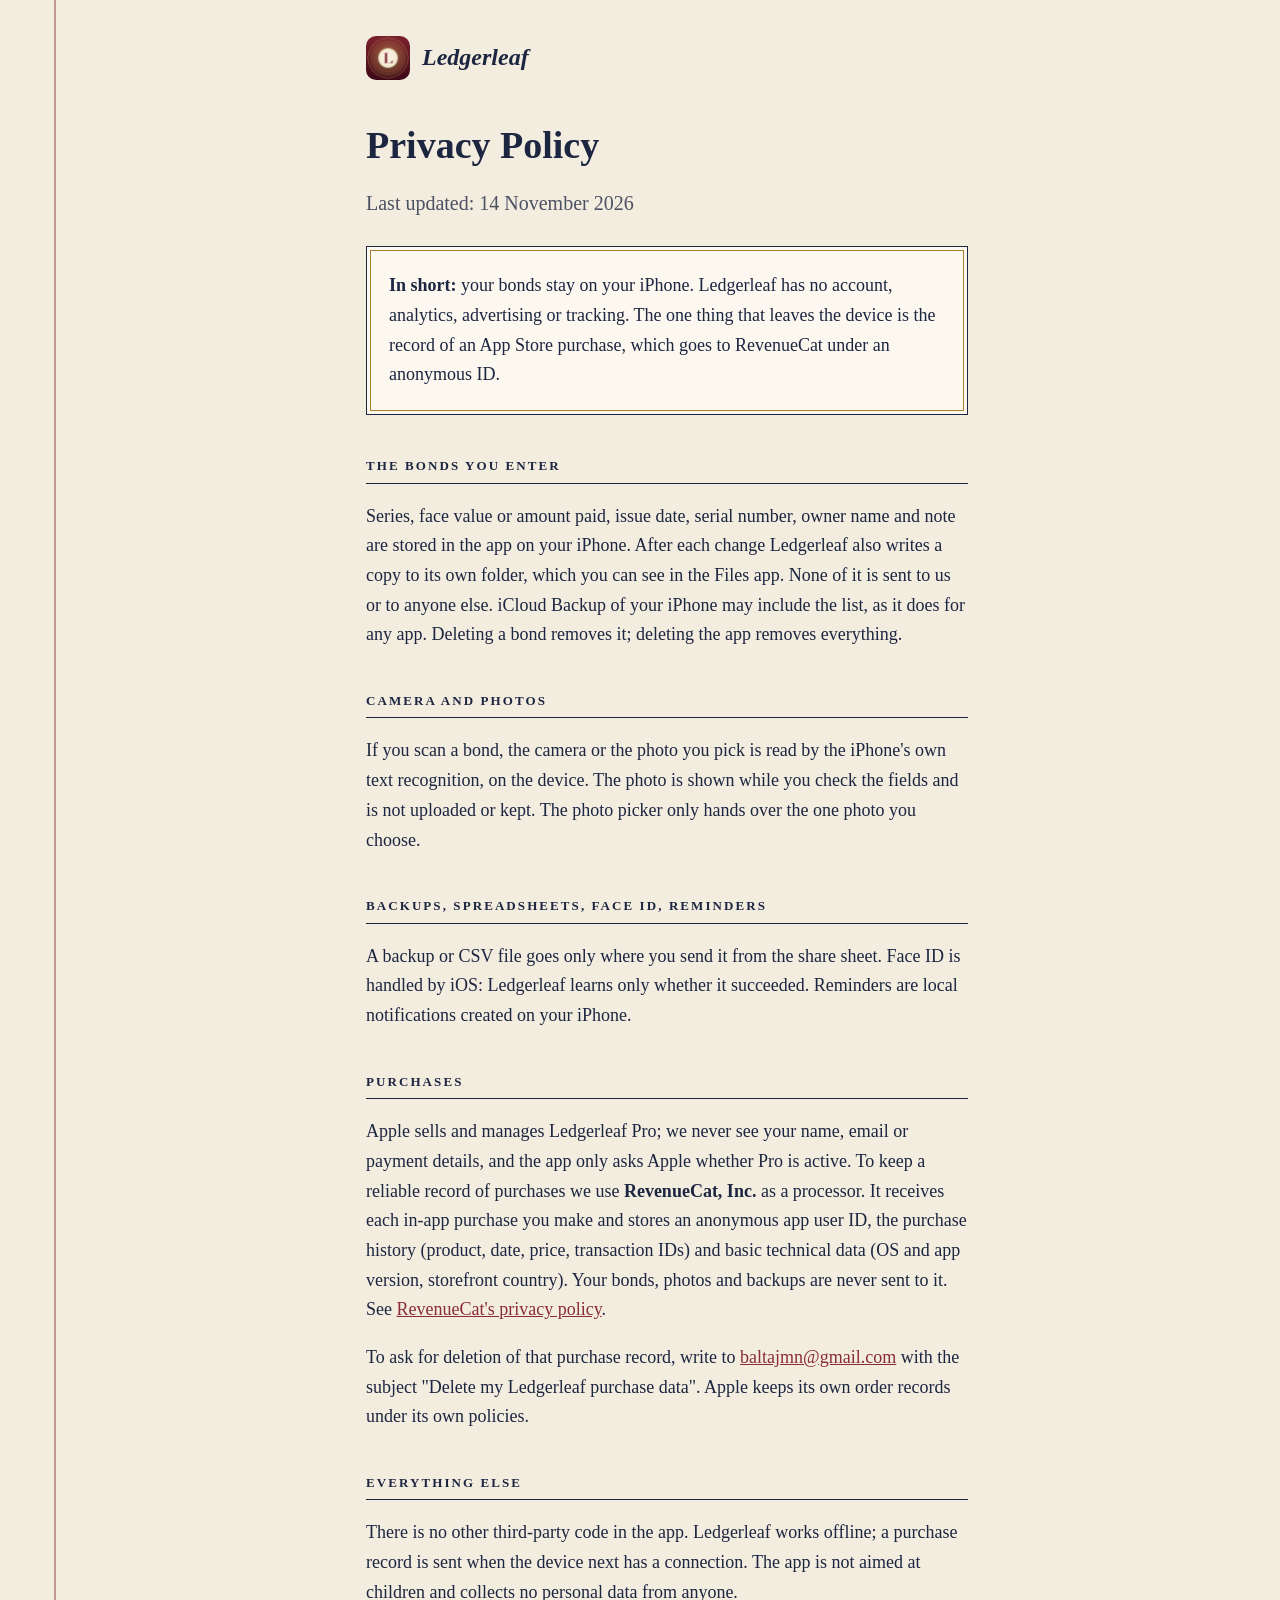
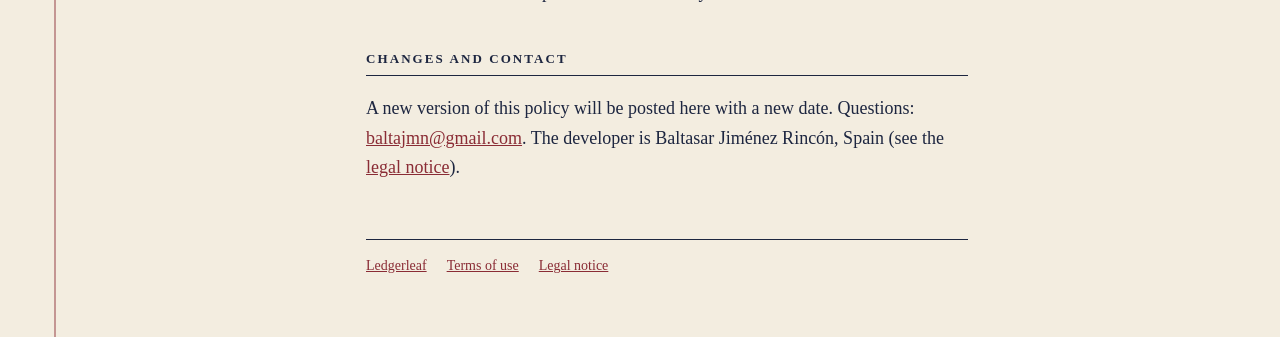
==== privacy/index.html @ 5b673036 "Web y privacidad de ledgerleaf" ====
<!doctype html>
<html lang="en">
<head>
<meta charset="utf-8">
<meta name="viewport" content="width=device-width, initial-scale=1">
<title>Ledgerleaf Privacy Policy</title>
<meta name="description" content="Ledgerleaf keeps your bonds on your iPhone. No account, analytics, ads or tracking. Purchases are recorded by RevenueCat under an anonymous ID.">
<link rel="canonical" href="https://ledgerleaf.baltajmn.dev/privacy/">
<link rel="icon" href="/bw/icon-64.png" type="image/png">
<link rel="stylesheet" href="/bw/site.css">
</head>
<body>
<main>
<a class="brand" href="/"><img src="/bw/icon-180.png" alt="">Ledgerleaf</a>
<h1>Privacy Policy</h1>
<p class="lede">Last updated: 14 November 2026</p>

<div class="box"><p><strong>In short:</strong> your bonds stay on your iPhone. Ledgerleaf has no account, analytics, advertising or tracking. The one thing that leaves the device is the record of an App Store purchase, which goes to RevenueCat under an anonymous ID.</p></div>

<h2>The bonds you enter</h2>
<p>Series, face value or amount paid, issue date, serial number, owner name and note are stored in the app on your iPhone. After each change Ledgerleaf also writes a copy to its own folder, which you can see in the Files app. None of it is sent to us or to anyone else. iCloud Backup of your iPhone may include the list, as it does for any app. Deleting a bond removes it; deleting the app removes everything.</p>

<h2>Camera and photos</h2>
<p>If you scan a bond, the camera or the photo you pick is read by the iPhone's own text recognition, on the device. The photo is shown while you check the fields and is not uploaded or kept. The photo picker only hands over the one photo you choose.</p>

<h2>Backups, spreadsheets, Face ID, reminders</h2>
<p>A backup or CSV file goes only where you send it from the share sheet. Face ID is handled by iOS: Ledgerleaf learns only whether it succeeded. Reminders are local notifications created on your iPhone.</p>

<h2>Purchases</h2>
<p>Apple sells and manages Ledgerleaf Pro; we never see your name, email or payment details, and the app only asks Apple whether Pro is active. To keep a reliable record of purchases we use <strong>RevenueCat, Inc.</strong> as a processor. It receives each in-app purchase you make and stores an anonymous app user ID, the purchase history (product, date, price, transaction IDs) and basic technical data (OS and app version, storefront country). Your bonds, photos and backups are never sent to it. See <a href="https://www.revenuecat.com/privacy" rel="noopener">RevenueCat's privacy policy</a>.</p>
<p>To ask for deletion of that purchase record, write to <a href="mailto:baltajmn@gmail.com?subject=Delete%20my%20Ledgerleaf%20purchase%20data">baltajmn@gmail.com</a> with the subject "Delete my Ledgerleaf purchase data". Apple keeps its own order records under its own policies.</p>

<h2>Everything else</h2>
<p>There is no other third-party code in the app. Ledgerleaf works offline; a purchase record is sent when the device next has a connection. The app is not aimed at children and collects no personal data from anyone.</p>

<h2>Changes and contact</h2>
<p>A new version of this policy will be posted here with a new date. Questions: <a href="mailto:baltajmn@gmail.com?subject=Ledgerleaf%20privacy">baltajmn@gmail.com</a>. The developer is Baltasar Jiménez Rincón, Spain (see the <a href="/legal.html">legal notice</a>).</p>

<footer><a href="/">Ledgerleaf</a><a href="https://www.apple.com/legal/internet-services/itunes/dev/stdeula/">Terms of use</a><a href="/legal.html">Legal notice</a></footer>
</main>
</body>
</html>
---- bw/site.css ----
:root { --ink:#1d2640; --seal:#8a2c35; --brass:#a98230; --paper:#f3ede0; --card:#fcf8f0; }
* { box-sizing: border-box; }
body { margin: 0; background: var(--paper); color: var(--ink); font: 18px/1.65 Georgia, "Times New Roman", serif;
  background-image: linear-gradient(90deg, transparent 54px, rgba(138,44,53,.45) 54px, rgba(138,44,53,.45) 56px, transparent 56px); }
main { max-width: 700px; margin: 0 auto; padding: 36px 22px 60px 76px; }
.brand { display: inline-flex; align-items: center; gap: 12px; color: var(--ink); text-decoration: none; font-style: italic; font-weight: 700; font-size: 24px; }
.brand img { width: 44px; height: 44px; border-radius: 10px; }
h1 { font-size: 38px; line-height: 1.15; margin: 34px 0 10px; }
h2 { font-size: 13px; letter-spacing: .16em; text-transform: uppercase; margin: 40px 0 8px; padding-bottom: 6px; border-bottom: 1px solid var(--ink); }
.lede { font-size: 20px; color: rgba(29,38,64,.78); }
.box { background: var(--card); border: 1px solid var(--ink); outline: 1px solid var(--brass); outline-offset: -5px; padding: 6px 22px; margin: 26px 0; }
a { color: var(--seal); }
table { border-collapse: collapse; width: 100%; background: var(--card); }
th, td { text-align: left; padding: 8px 12px; border-bottom: 1px solid rgba(29,38,64,.2); vertical-align: top; font-size: 16px; }
th { width: 28%; }
footer { margin-top: 56px; padding-top: 14px; border-top: 1px solid var(--ink); font-size: 14px; }
footer a { margin-right: 20px; }
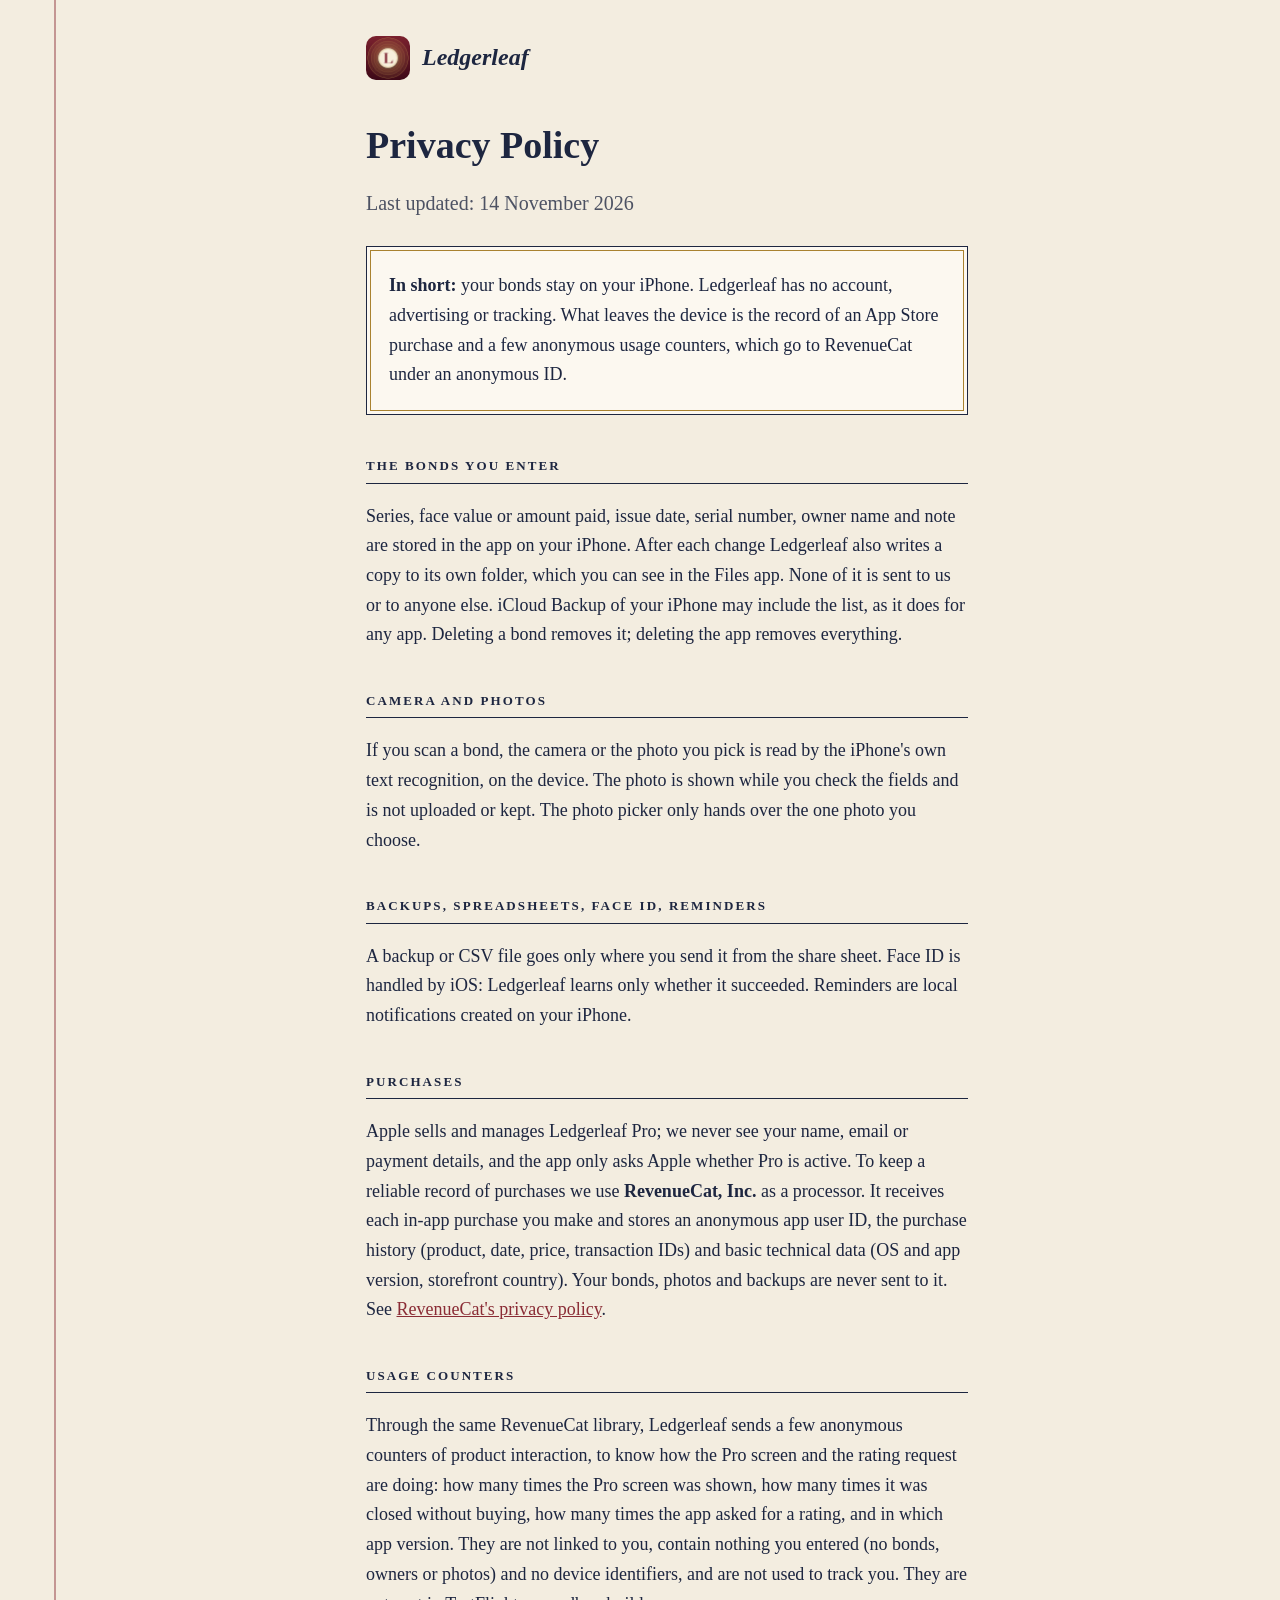
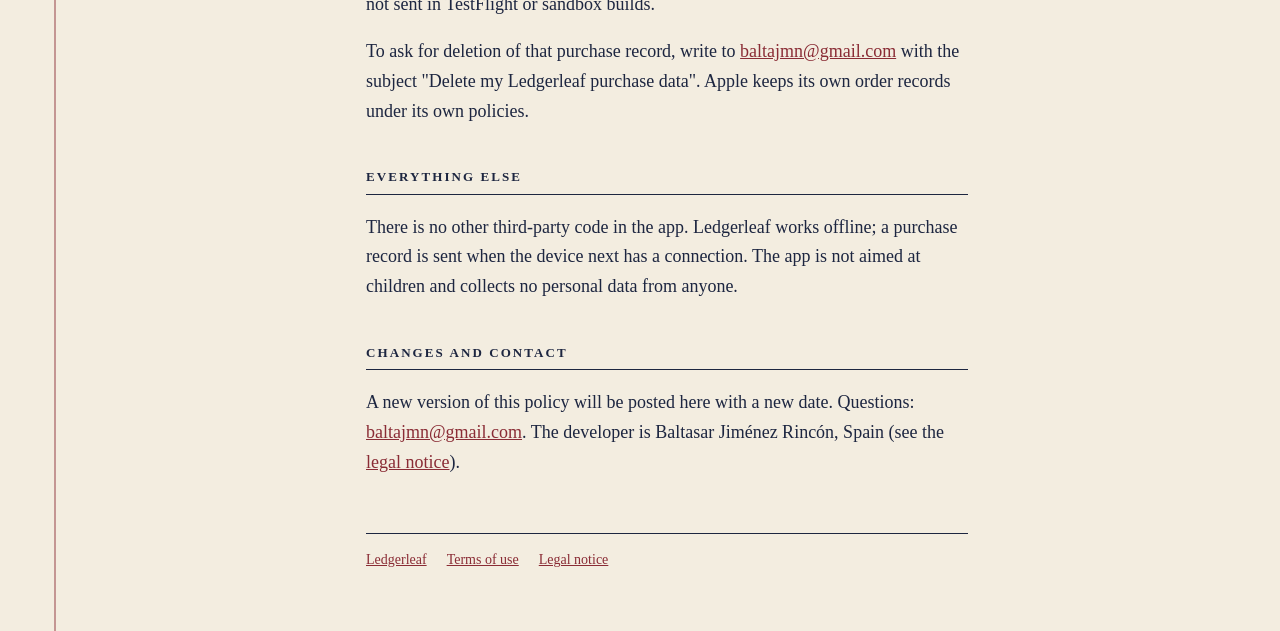
==== commit 4c36209a: "Web: usage counters via RevenueCat, 5 free bonds, CSV export free Co-Authored-By: Claude Fable 5.2 <" ====
--- a/privacy/index.html
+++ b/privacy/index.html
@@ -4,7 +4,7 @@
 <meta charset="utf-8">
 <meta name="viewport" content="width=device-width, initial-scale=1">
 <title>Ledgerleaf Privacy Policy</title>
-<meta name="description" content="Ledgerleaf keeps your bonds on your iPhone. No account, analytics, ads or tracking. Purchases are recorded by RevenueCat under an anonymous ID.">
+<meta name="description" content="Ledgerleaf keeps your bonds on your iPhone. No account, ads or tracking. Purchases and a few anonymous usage counters go to RevenueCat under an anonymous ID.">
 <link rel="canonical" href="https://ledgerleaf.baltajmn.dev/privacy/">
 <link rel="icon" href="/bw/icon-64.png" type="image/png">
 <link rel="stylesheet" href="/bw/site.css">
@@ -15,7 +15,7 @@
 <h1>Privacy Policy</h1>
 <p class="lede">Last updated: 14 November 2026</p>
 
-<div class="box"><p><strong>In short:</strong> your bonds stay on your iPhone. Ledgerleaf has no account, analytics, advertising or tracking. The one thing that leaves the device is the record of an App Store purchase, which goes to RevenueCat under an anonymous ID.</p></div>
+<div class="box"><p><strong>In short:</strong> your bonds stay on your iPhone. Ledgerleaf has no account, advertising or tracking. What leaves the device is the record of an App Store purchase and a few anonymous usage counters, which go to RevenueCat under an anonymous ID.</p></div>
 
 <h2>The bonds you enter</h2>
 <p>Series, face value or amount paid, issue date, serial number, owner name and note are stored in the app on your iPhone. After each change Ledgerleaf also writes a copy to its own folder, which you can see in the Files app. None of it is sent to us or to anyone else. iCloud Backup of your iPhone may include the list, as it does for any app. Deleting a bond removes it; deleting the app removes everything.</p>
@@ -28,6 +28,8 @@
 
 <h2>Purchases</h2>
 <p>Apple sells and manages Ledgerleaf Pro; we never see your name, email or payment details, and the app only asks Apple whether Pro is active. To keep a reliable record of purchases we use <strong>RevenueCat, Inc.</strong> as a processor. It receives each in-app purchase you make and stores an anonymous app user ID, the purchase history (product, date, price, transaction IDs) and basic technical data (OS and app version, storefront country). Your bonds, photos and backups are never sent to it. See <a href="https://www.revenuecat.com/privacy" rel="noopener">RevenueCat's privacy policy</a>.</p>
+<h2>Usage counters</h2>
+<p>Through the same RevenueCat library, Ledgerleaf sends a few anonymous counters of product interaction, to know how the Pro screen and the rating request are doing: how many times the Pro screen was shown, how many times it was closed without buying, how many times the app asked for a rating, and in which app version. They are not linked to you, contain nothing you entered (no bonds, owners or photos) and no device identifiers, and are not used to track you. They are not sent in TestFlight or sandbox builds.</p>
 <p>To ask for deletion of that purchase record, write to <a href="mailto:baltajmn@gmail.com?subject=Delete%20my%20Ledgerleaf%20purchase%20data">baltajmn@gmail.com</a> with the subject "Delete my Ledgerleaf purchase data". Apple keeps its own order records under its own policies.</p>
 
 <h2>Everything else</h2>
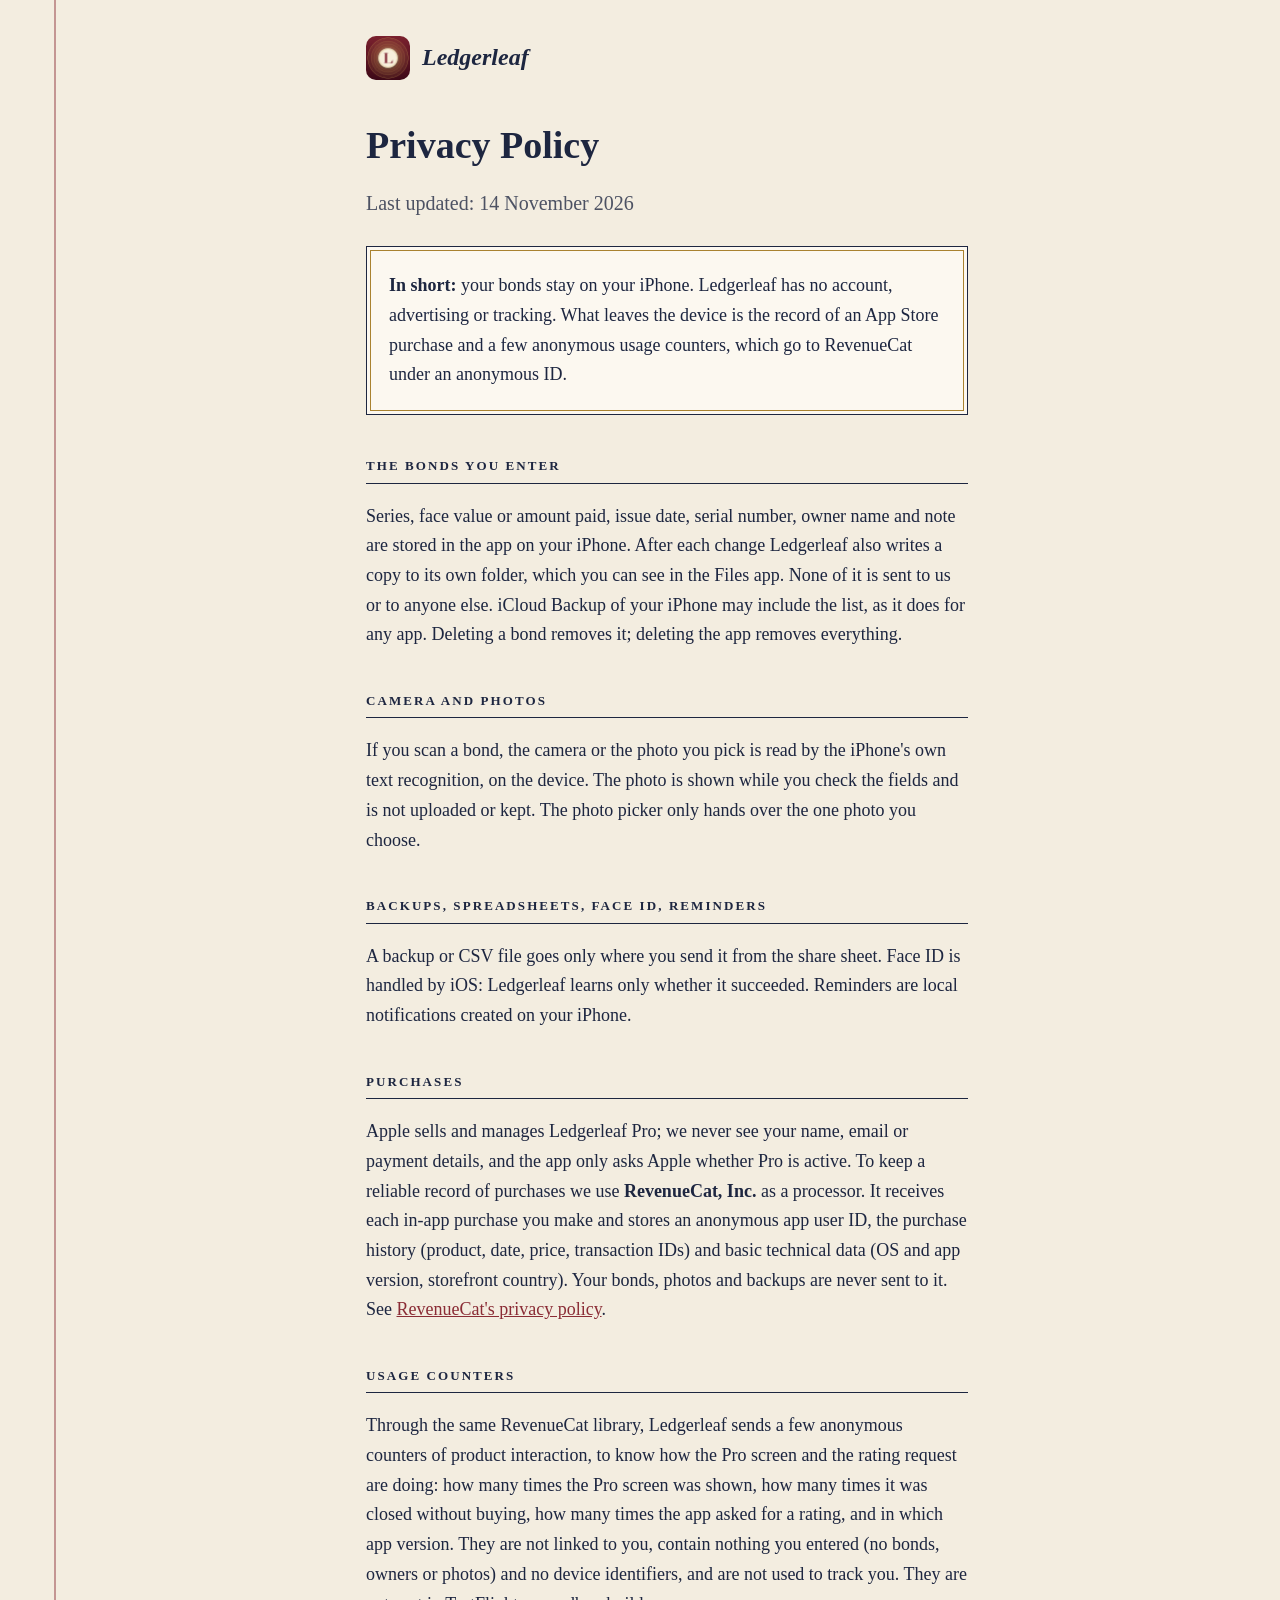
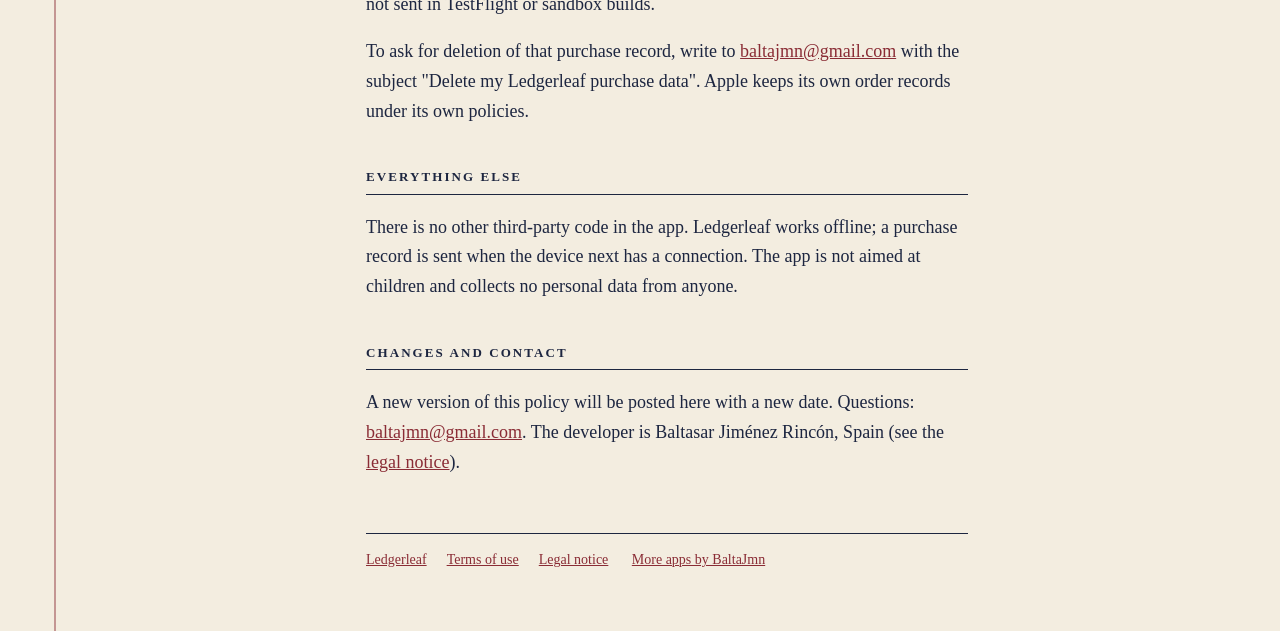
==== commit 30d42ca8: "Footer link to all apps at baltajmn.dev Co-Authored-By: Claude Opus 5.5 <noreply@anthropic.com>" ====
--- a/privacy/index.html
+++ b/privacy/index.html
@@ -38,7 +38,7 @@
 <h2>Changes and contact</h2>
 <p>A new version of this policy will be posted here with a new date. Questions: <a href="mailto:baltajmn@gmail.com?subject=Ledgerleaf%20privacy">baltajmn@gmail.com</a>. The developer is Baltasar Jiménez Rincón, Spain (see the <a href="/legal.html">legal notice</a>).</p>
 
-<footer><a href="/">Ledgerleaf</a><a href="https://www.apple.com/legal/internet-services/itunes/dev/stdeula/">Terms of use</a><a href="/legal.html">Legal notice</a></footer>
+<footer><a href="/">Ledgerleaf</a><a href="https://www.apple.com/legal/internet-services/itunes/dev/stdeula/">Terms of use</a><a href="/legal.html">Legal notice</a> <a href="https://baltajmn.dev/">More apps by BaltaJmn</a></footer>
 </main>
 </body>
 </html>
